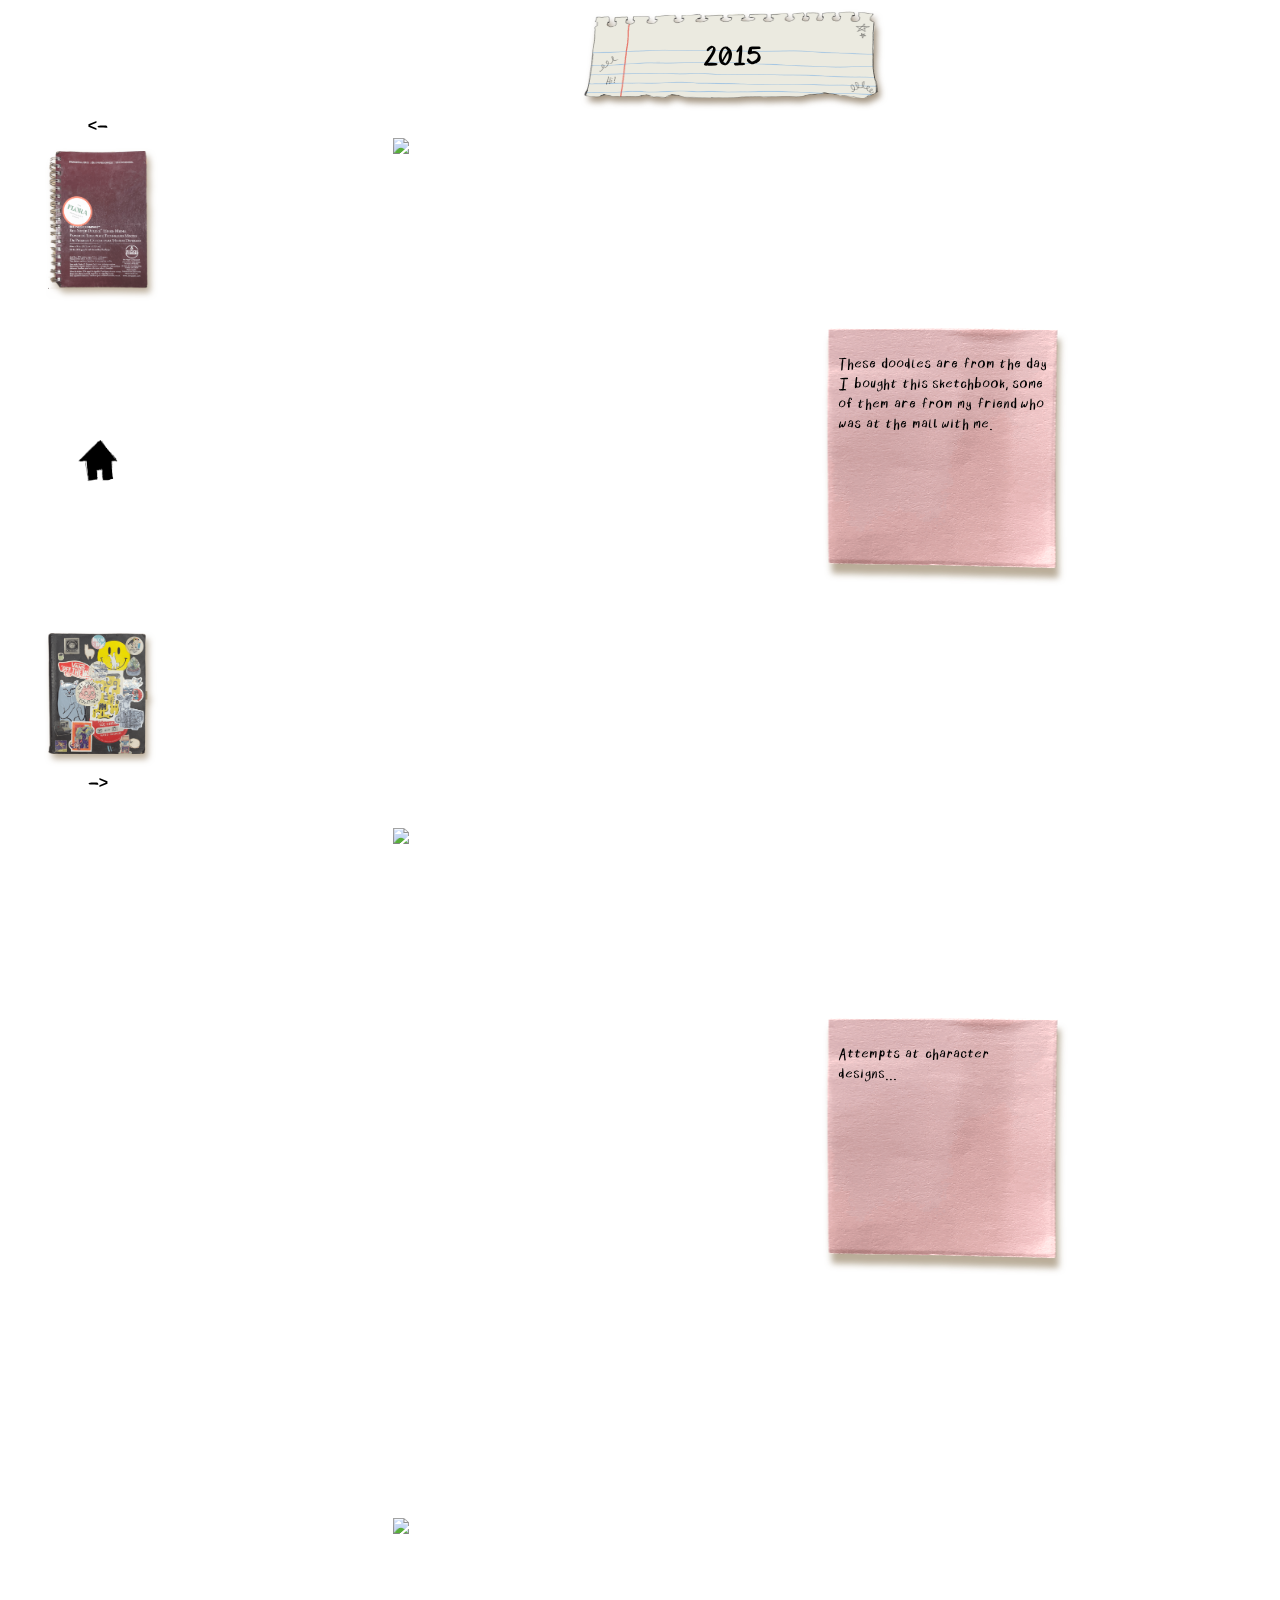
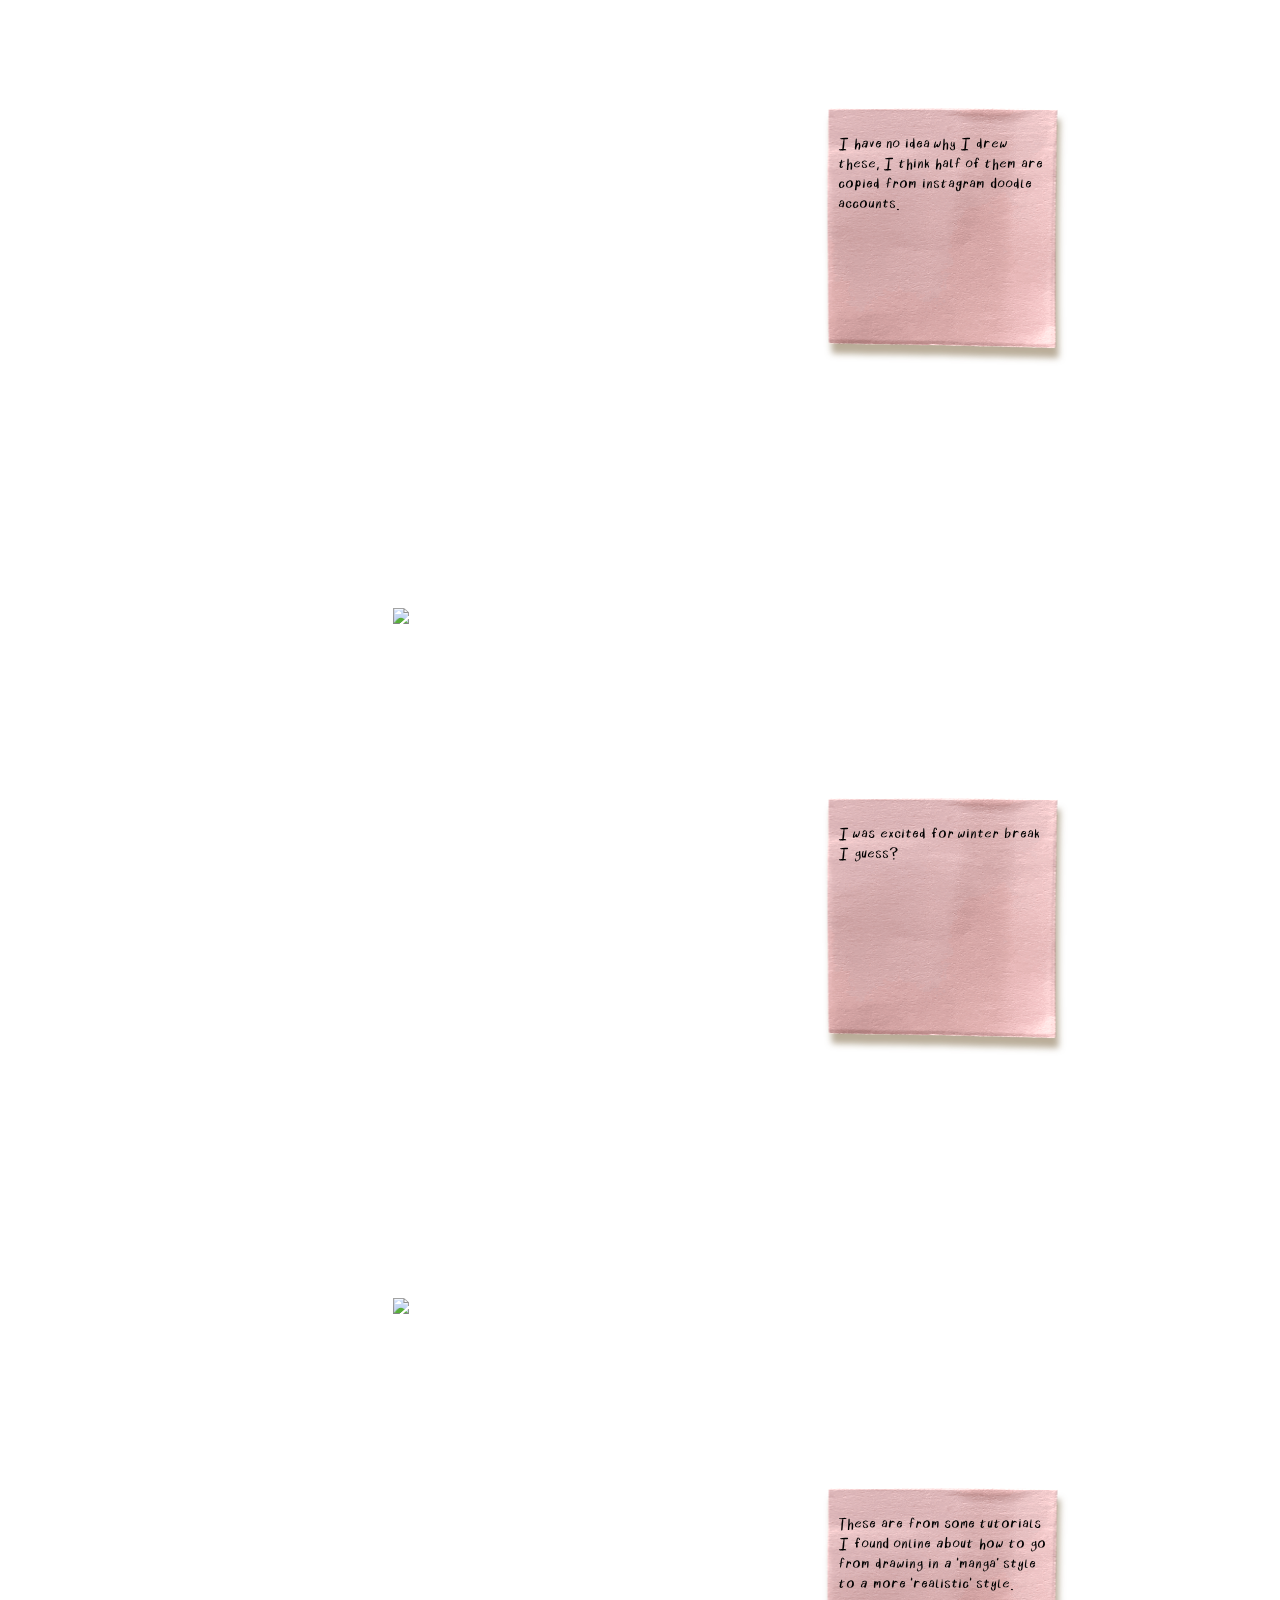
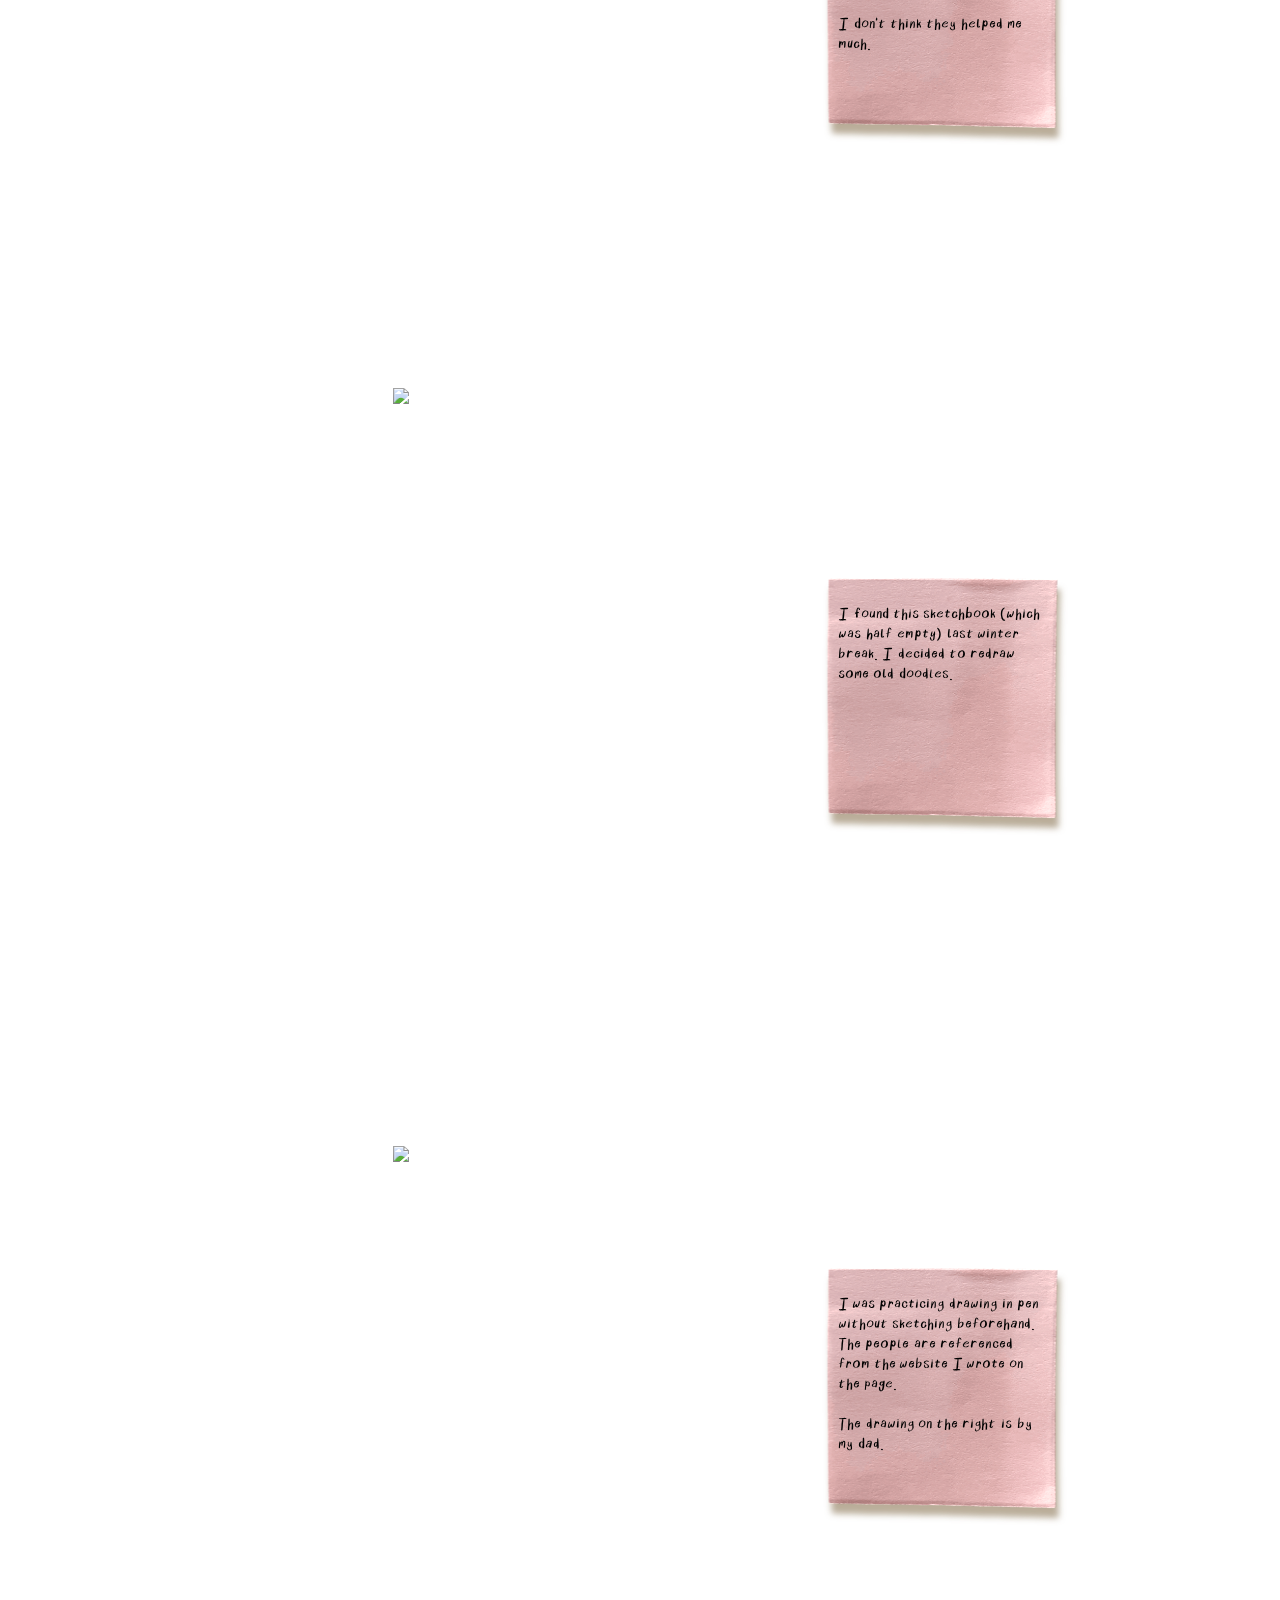
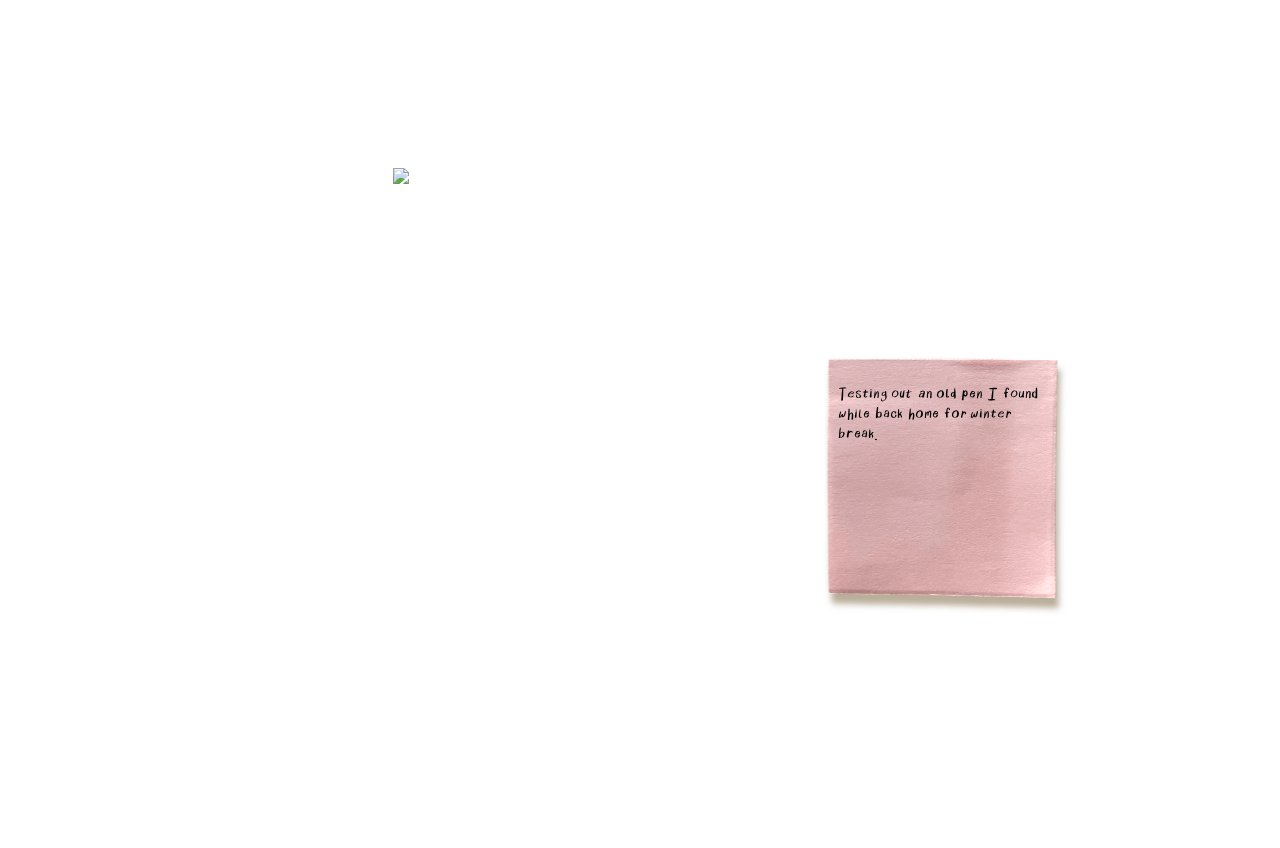
==== 2015.html @ ed13859f "plzplzplz work" ====
<!DOCTYPE html>
<html lang="en">
<head>
    <meta charset="UTF-8">
    <meta name="viewport" content="width=device-width, initial-scale=1.0">
    <link rel="stylesheet" type="text/css" href="style2.css">
    <title>The Pile</title>
</head>
<body>
<div class="wrapper">

    <section class="menu">

        <ul class="menu-wrapper">

            <li class="menu-item">
                <a href="2024_2.html"> 
                    <p><-</p>
                    <img class="menu-img" id="top" src="images/sketchbook2024_1.png" onmouseover="this.src='images/sketchbook2024_4.gif'" onmouseout="this.src='images/sketchbook2024_1.png'">
                </a>
            </li>

            <li class="menu-item">
                <a href="index.html">
                    <img id="home" src="images/Home.png">
                </a>
            </li>

        <li class="menu-item">
            <a href="2018.html">
                <img class="menu-img" id="bottom" src="images/sketchbook2018_1.png" onmouseover="this.src='images/sketchbook2018_4.gif'" onmouseout="this.src='images/sketchbook2018_1.png'">
                <p>-></p>
            </a>
        </li>
        </ul>

    </section>

    <section class="main-content">
        <div class="main-grid">

            <section class="title">
                <div class="main-title-wrapper">
                    <h2 id="main-title">2015</h2>
                </div>
            </section>

            <section class="content">
                <div class="row" id="row1">
                    <img id="img1_2015" src="sketchbook/IMG_5650.JPG">
                    <div class="note">
                        <p class="note-text">These doodles are from the day I bought this sketchbook, some of them are from my friend who was at the mall with me. </p>
                    </div>
                </div>

                <div class="row" id="row2">
                    <img id="img2_2015" src="sketchbook/IMG_5651.JPG">
                    <div class="note">
                        <p class="note-text"> Attempts at character designs...</p>
                    </div>
                </div>

                <div class="row" id="row3">
                    <img id="img3_2015" src="sketchbook/IMG_5652.JPG">
                    <div class="note">
                        <p class="note-text"> I have no idea why I drew these, I think half of them are copied from instagram doodle accounts.</p>
                    </div>
                </div>

                <div class="row" id="row4">
                    <img id="img4_2015" src="sketchbook/IMG_5653.JPG">
                    <div class="note">
                        <p class="note-text"> I was excited for winter break I guess?</p>
                    </div>
                </div>

                <div class="row" id="row5">
                    <img id="img5_2015" src="sketchbook/IMG_5654.JPG">
                    <div class="note">
                        <p class="note-text"> These are from some tutorials I found online about how to go from drawing in a 'manga' style to a more 'realistic' style. <br> <br> I don't think they helped me much.</p>
                    </div>
                </div>

                <div class="row" id="row6">
                    <img id="img6_2015" src="sketchbook/IMG_5655.JPG">
                    <div class="note">
                        <p class="note-text"> I found this sketchbook (which was half empty) last winter break. I decided to redraw some old doodles.</p>
                    </div>
                </div>

                <div class="row" id="row7">
                    <img id="img7_2015" src="sketchbook/IMG_5656.JPG">
                    <div class="note">
                        <p class="note-text"> I was practicing drawing in pen without sketching beforehand. The people are referenced from the website I wrote on the page. 
                        <br><br>
                        The drawing on the right is by my dad.</p>
                    </div>
                </div>

                <div class="row" id="row8">
                    <img id="img8_2015" src="sketchbook/IMG_5657.JPG">
                    <div class="note">
                        <p class="note-text"> Testing out an old pen I found while back home for winter break.</p>
                    </div>
                </div>

            </section>

        </div>
    </section>

</div>
</body>
</html>
---- style2.css ----
html {
    box-sizing: border-box;
}
*,*:before,*:after {
    box-sizing:inherit;
}

@font-face {
    font-family: 'Handwriting';
    src: url(fonts/Handwriting-Regular.ttf) format('truetype'),
        url(fonts/Handwriting-Regular.woff) format('woff'),
        url(fonts/Handwriting-Regular.woff2) format('woff2'),
        url(fonts/Handwriting-Regular.eot) format('eot'),
        url(fonts/Handwriting-Regular.otf) format('opentype');
    font-weight: regular;
    font-size: 16px;
}

body {
    align-items: center;
    background-image: url('images/wood.png');
    background-size: cover;
    background-attachment: fixed;
    max-height: 100vh;
}

.wrapper {
    display: grid;
    grid-template-areas: "menu main";
    grid-template-columns: 1fr 6fr;
}

/* Title styling */

.title {
    grid-area: "title";
    background-image: url('images/wood.png');
    background-size: cover;
    background-attachment: fixed;
    max-height: 100vh;
    position: sticky;
    top: 0;
    z-index: 3;
}

.main-title-wrapper {
    display: flex;
    justify-content: center;
    align-items: center;
    background-image: url('images/notecard.png');
    background-size: 325px 115px;
    background-repeat: no-repeat;
    background-position: center;
    min-height: 90px;
    min-width: 325px;
    filter: drop-shadow(3px 5px 3px rgba(101, 79, 46, 0.6));
}

#main-title {
    padding-top: 5px;
    padding-left: 5px;
    font-family: 'Handwriting', sans-serif;
}

/* Menu */

.menu {
    display: flex;
    grid-area: "menu";
    height: 97vh;
    position: sticky;
    top: 0;
    left: 0;
}

.menu-img {
    width: 100px;
    height: auto;
    filter: drop-shadow(3px 5px 3px rgba(124, 98, 60, 0.5));
}

#home {
    width: 40px;
    height: auto;
}

#home:hover {
    animation: wobble 1s infinite;
}

@keyframes wobble{
    0% { transform: rotate(0deg); }
    20% { transform: rotate(4deg); }
    40% { transform: rotate(8deg); }
    60% { transform: rotate(-4deg); }
    80% { transform: rotate(-8deg); }
    100% { transform: rotate(0deg); }
}

.menu-wrapper {
    display: flex;
    flex-direction: column;
    align-items: center;
    justify-content: space-around;
    list-style-type: none;
    align-self: center;
    height: 97vh;
    padding-top: 20px;
    margin-top: 5px;
    margin-bottom: 5px;
}

a {
    text-decoration: none;
    color: black;
    font-family: 'Handwriting', sans-serif;
    text-align: center;
    font-weight: bold;
}

/* Main */

.main-content {
    grid-area: "main";
    padding-bottom: 50px;
}

.main-grid {
    grid-template-rows: 1fr 5fr;
}

.content {
    display: grid;
    grid-template-areas: 
    "row1"
    "row2"
    "row3"
    "row4"
    "row5"
    "row6"
    "row7"
    "row8";
    grid-template-rows: 1fr;
    gap: 60px;
}

.row {
    display: flex;
    flex-direction: row;
    align-items: center;
    justify-content: space-around;
    height: 70vh;
    width: auto;
}

#extra-row {
    height: 200px;
    width: auto;
    margin-bottom: 40px;
}

.row img {
    height: 70vh;
    width: auto;
}

.note {
    height: 250px;
    width: 250px;
    background-image: url('images/Blue-note.png');
    background-repeat: no-repeat;
    background-size: 270px 270px;
    background-position: center;
    filter: drop-shadow(3px 10px 3px rgba(101, 79, 46, 0.5)) brightness(1.15);
}

.note-text {
    font-family: 'Handwriting', sans-serif;
    padding: 10px;
    padding-left: 20px;
    padding-right: 20px;
    line-height: 20px;
}

#img7_2015 {
    height: 55vh;
    width: auto;
}

#img5_2020 {
    height: auto;
    width: 75vw;
}

#row1 {
    grid-area:"row1";
    margin-top: 40px;
}

#row2 {
    grid-area:"row2";
}

#row3 {
    grid-area:"row3";
}

#row4 {
    grid-area:"row4";
}

#row5 {
    grid-area:"row5";
}

#row5_2020 {
    grid-area:"row5";
    display: flex;
    flex-direction: column;
    height: 300px;
}

#row6 {
    grid-area:"row6";
}

#row7 {
    grid-area:"row7";
}

#row8 {
    grid-area:"row8";
}
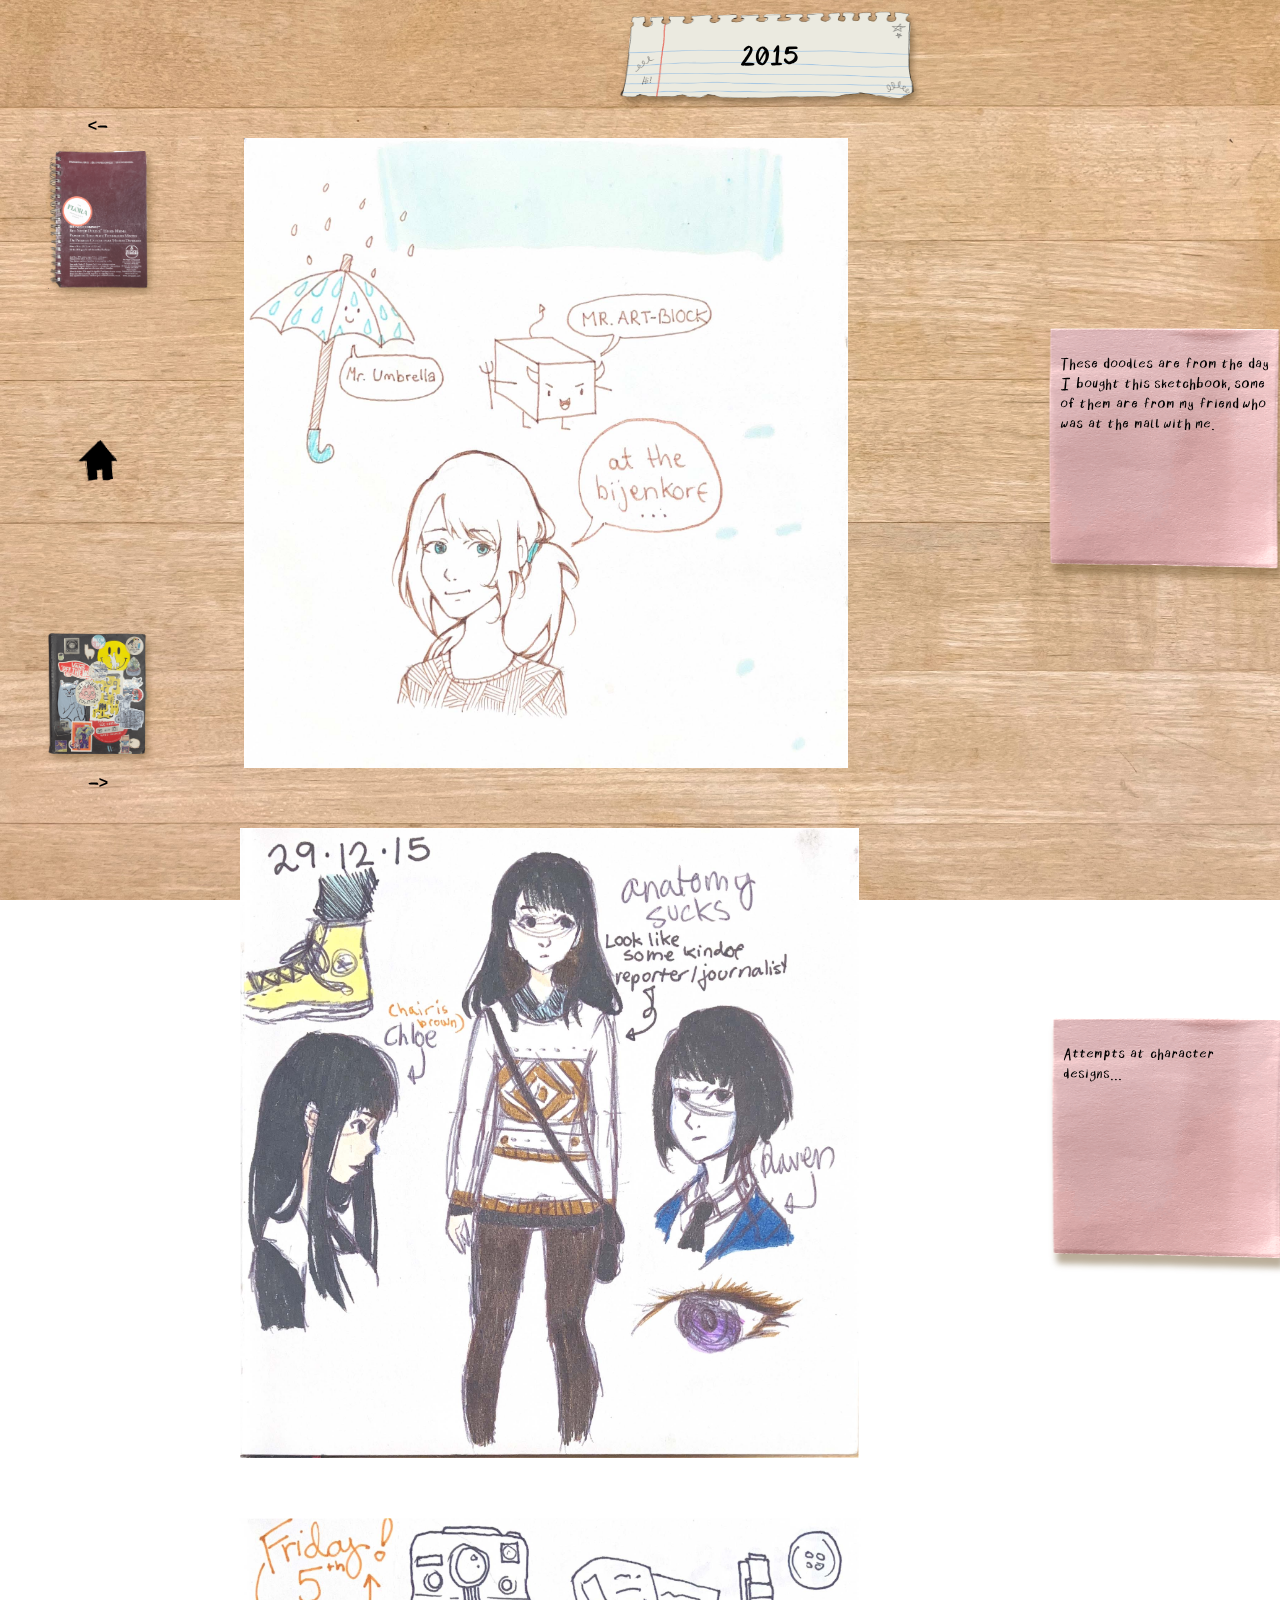
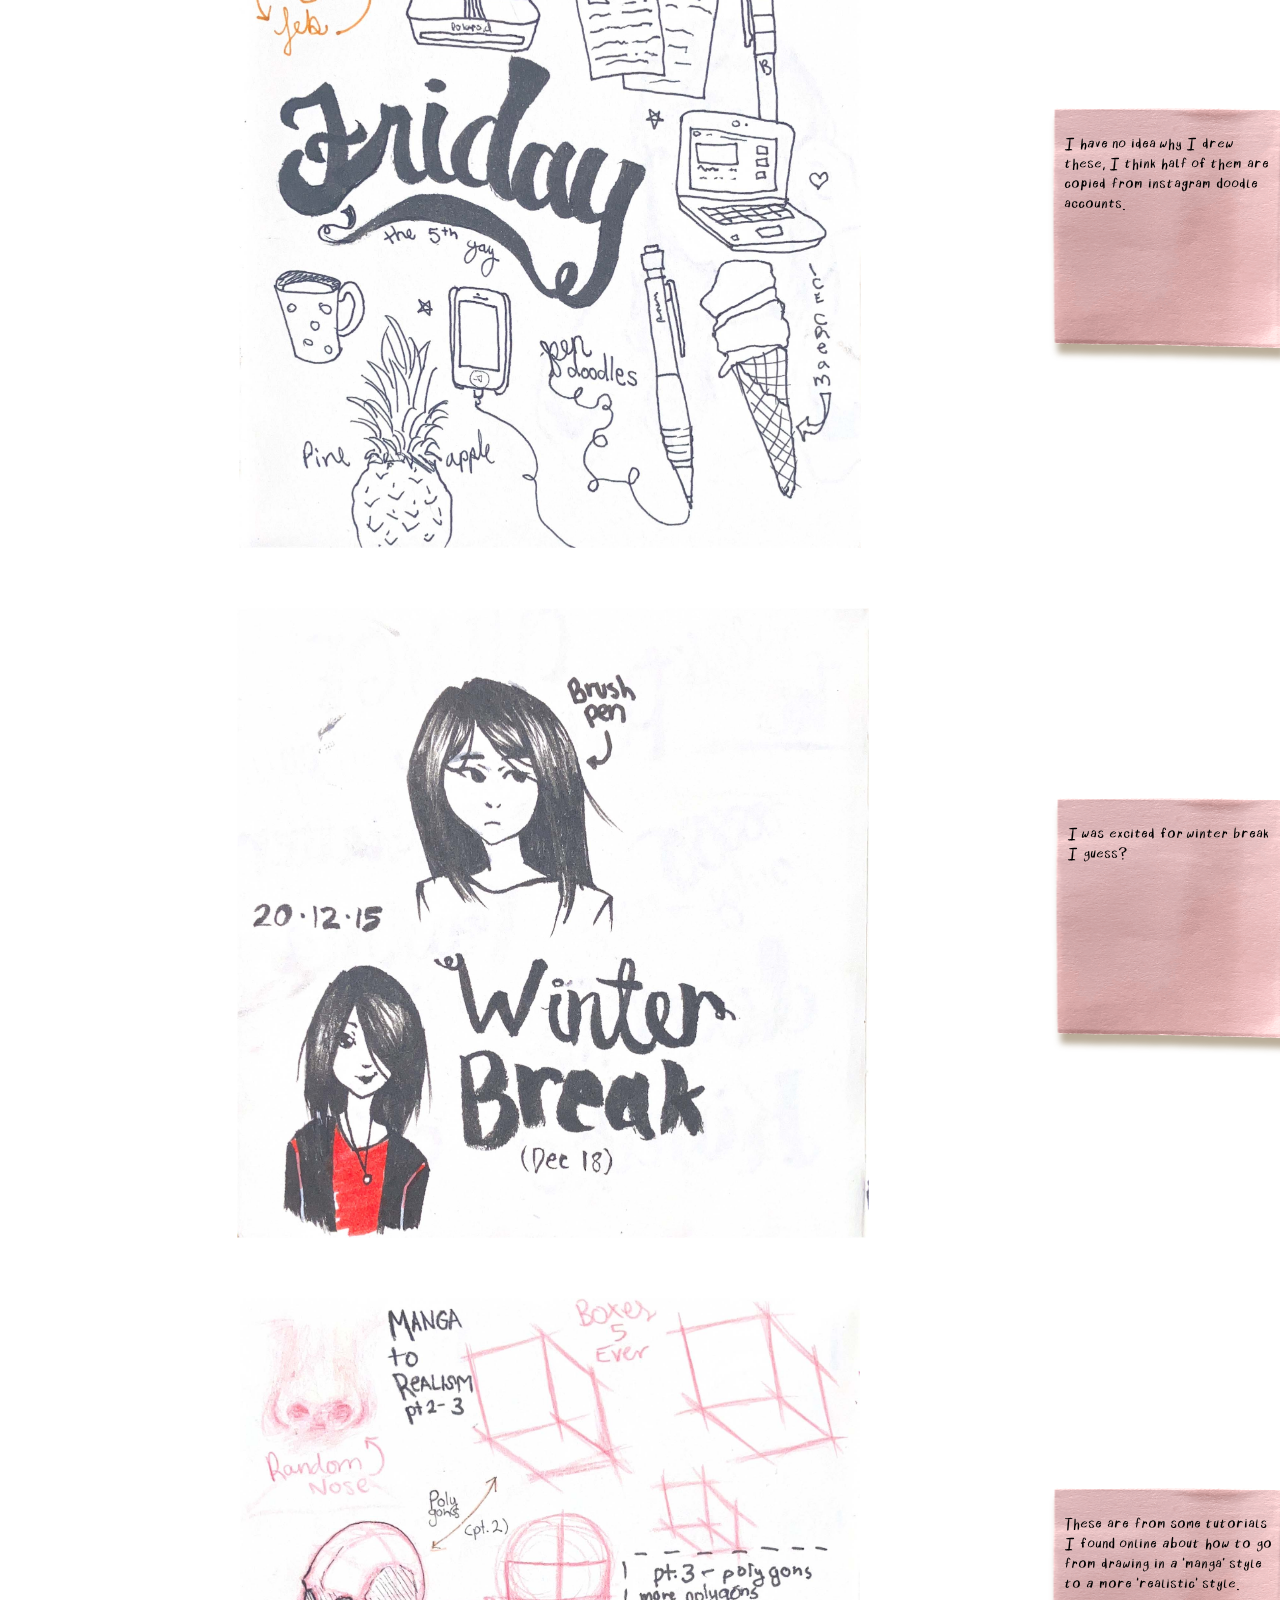
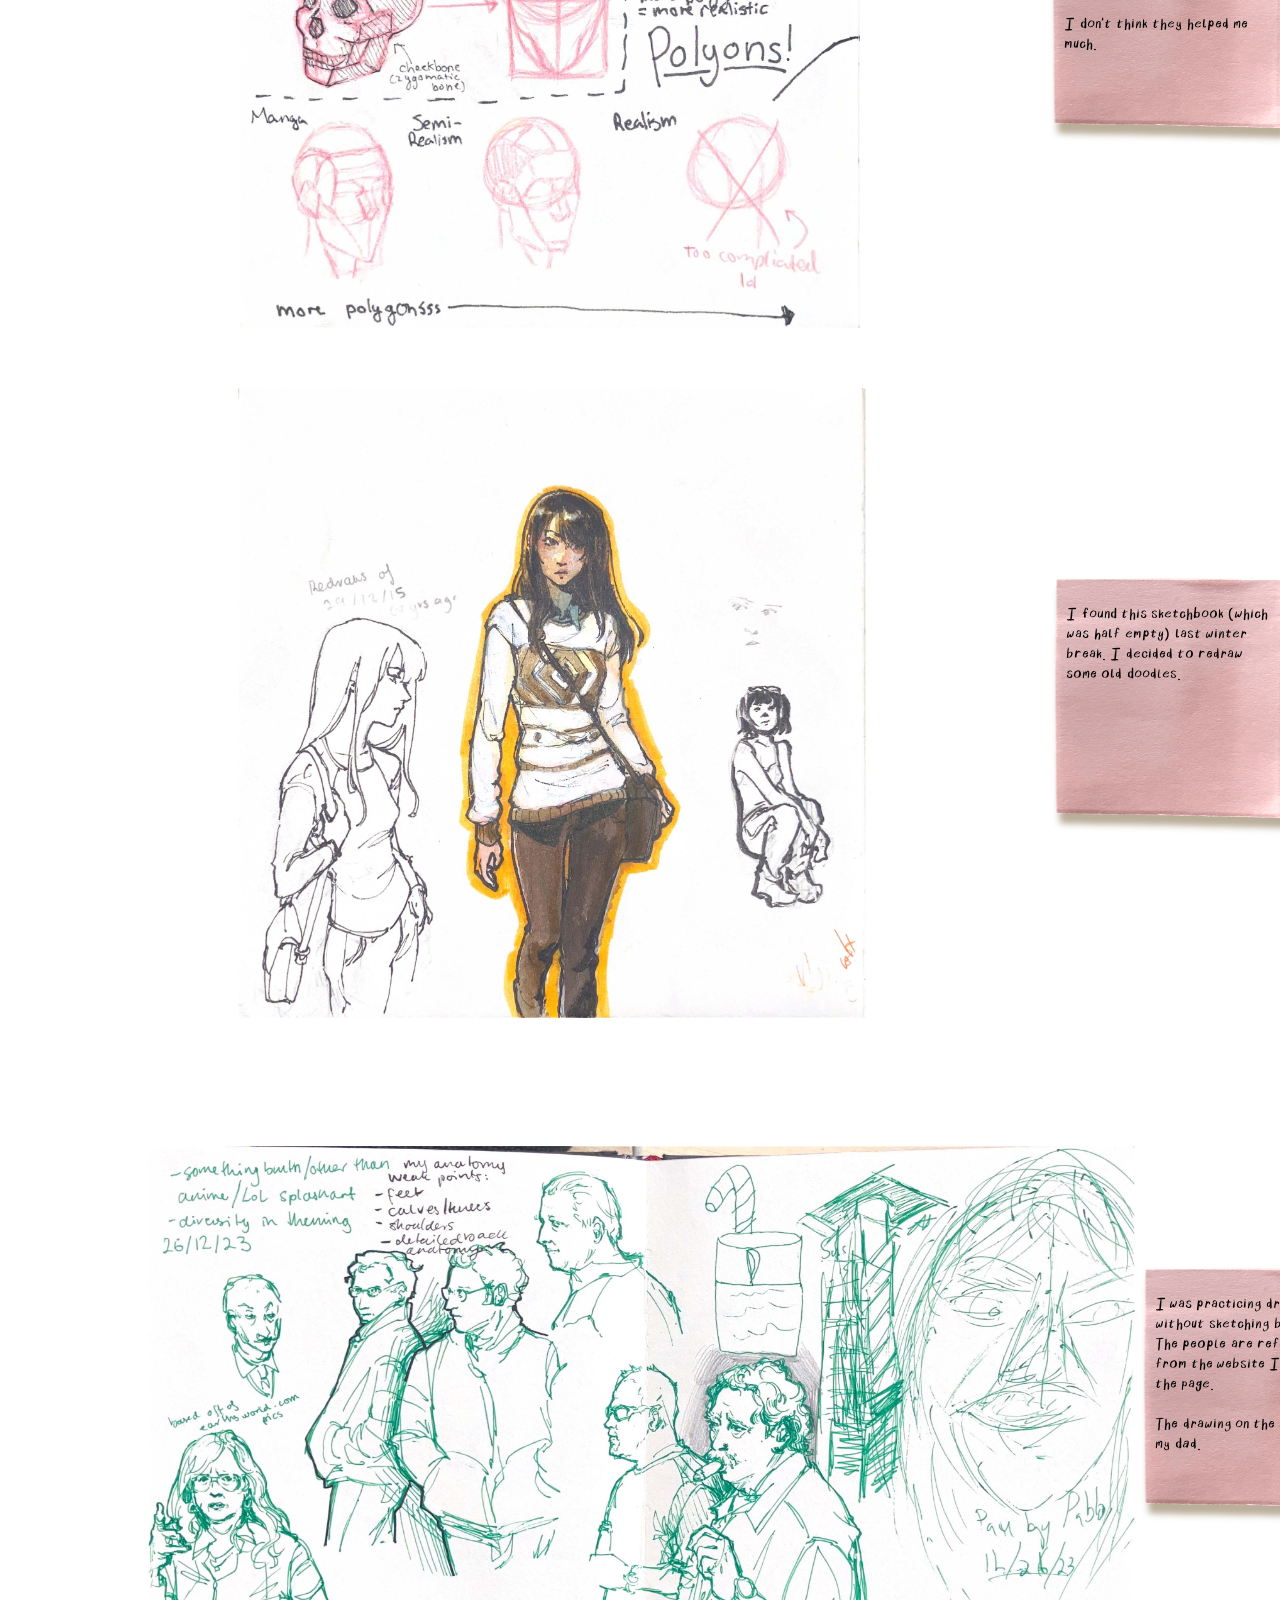
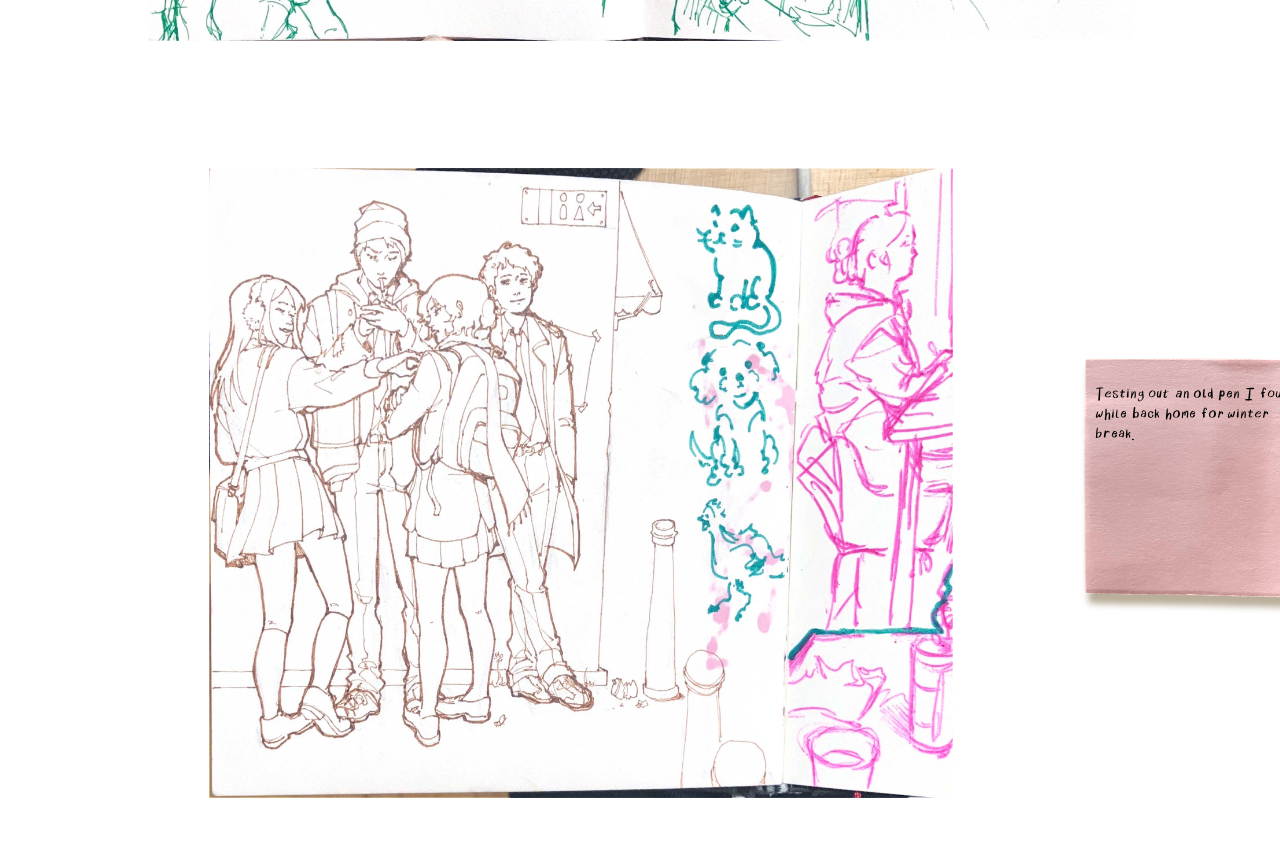
==== commit 373290d7: "ugh" ====
--- a/2015.html
+++ b/2015.html
@@ -47,49 +47,49 @@
 
             <section class="content">
                 <div class="row" id="row1">
-                    <img id="img1_2015" src="sketchbook/IMG_5650.JPG">
+                    <img id="img1_2015" src="sketchbook/IMG_5650.jpg">
                     <div class="note">
                         <p class="note-text">These doodles are from the day I bought this sketchbook, some of them are from my friend who was at the mall with me. </p>
                     </div>
                 </div>
 
                 <div class="row" id="row2">
-                    <img id="img2_2015" src="sketchbook/IMG_5651.JPG">
+                    <img id="img2_2015" src="sketchbook/IMG_5651.jpg">
                     <div class="note">
                         <p class="note-text"> Attempts at character designs...</p>
                     </div>
                 </div>
 
                 <div class="row" id="row3">
-                    <img id="img3_2015" src="sketchbook/IMG_5652.JPG">
+                    <img id="img3_2015" src="sketchbook/IMG_5652.jpg">
                     <div class="note">
                         <p class="note-text"> I have no idea why I drew these, I think half of them are copied from instagram doodle accounts.</p>
                     </div>
                 </div>
 
                 <div class="row" id="row4">
-                    <img id="img4_2015" src="sketchbook/IMG_5653.JPG">
+                    <img id="img4_2015" src="sketchbook/IMG_5653.jpg">
                     <div class="note">
                         <p class="note-text"> I was excited for winter break I guess?</p>
                     </div>
                 </div>
 
                 <div class="row" id="row5">
-                    <img id="img5_2015" src="sketchbook/IMG_5654.JPG">
+                    <img id="img5_2015" src="sketchbook/IMG_5654.jpg">
                     <div class="note">
                         <p class="note-text"> These are from some tutorials I found online about how to go from drawing in a 'manga' style to a more 'realistic' style. <br> <br> I don't think they helped me much.</p>
                     </div>
                 </div>
 
                 <div class="row" id="row6">
-                    <img id="img6_2015" src="sketchbook/IMG_5655.JPG">
+                    <img id="img6_2015" src="sketchbook/IMG_5655.jpg">
                     <div class="note">
                         <p class="note-text"> I found this sketchbook (which was half empty) last winter break. I decided to redraw some old doodles.</p>
                     </div>
                 </div>
 
                 <div class="row" id="row7">
-                    <img id="img7_2015" src="sketchbook/IMG_5656.JPG">
+                    <img id="img7_2015" src="sketchbook/IMG_5656.jpg">
                     <div class="note">
                         <p class="note-text"> I was practicing drawing in pen without sketching beforehand. The people are referenced from the website I wrote on the page. 
                         <br><br>
@@ -98,7 +98,7 @@
                 </div>
 
                 <div class="row" id="row8">
-                    <img id="img8_2015" src="sketchbook/IMG_5657.JPG">
+                    <img id="img8_2015" src="sketchbook/IMG_5657.jpg">
                     <div class="note">
                         <p class="note-text"> Testing out an old pen I found while back home for winter break.</p>
                     </div>
--- a/style2.css
+++ b/style2.css
@@ -18,7 +18,7 @@
 
 body {
     align-items: center;
-    background-image: url('images/wood.png');
+    background-image: url('images/wood.jpg');
     background-size: cover;
     background-attachment: fixed;
     max-height: 100vh;
@@ -34,7 +34,7 @@
 
 .title {
     grid-area: "title";
-    background-image: url('images/wood.png');
+    background-image: url('images/wood.jpg');
     background-size: cover;
     background-attachment: fixed;
     max-height: 100vh;
